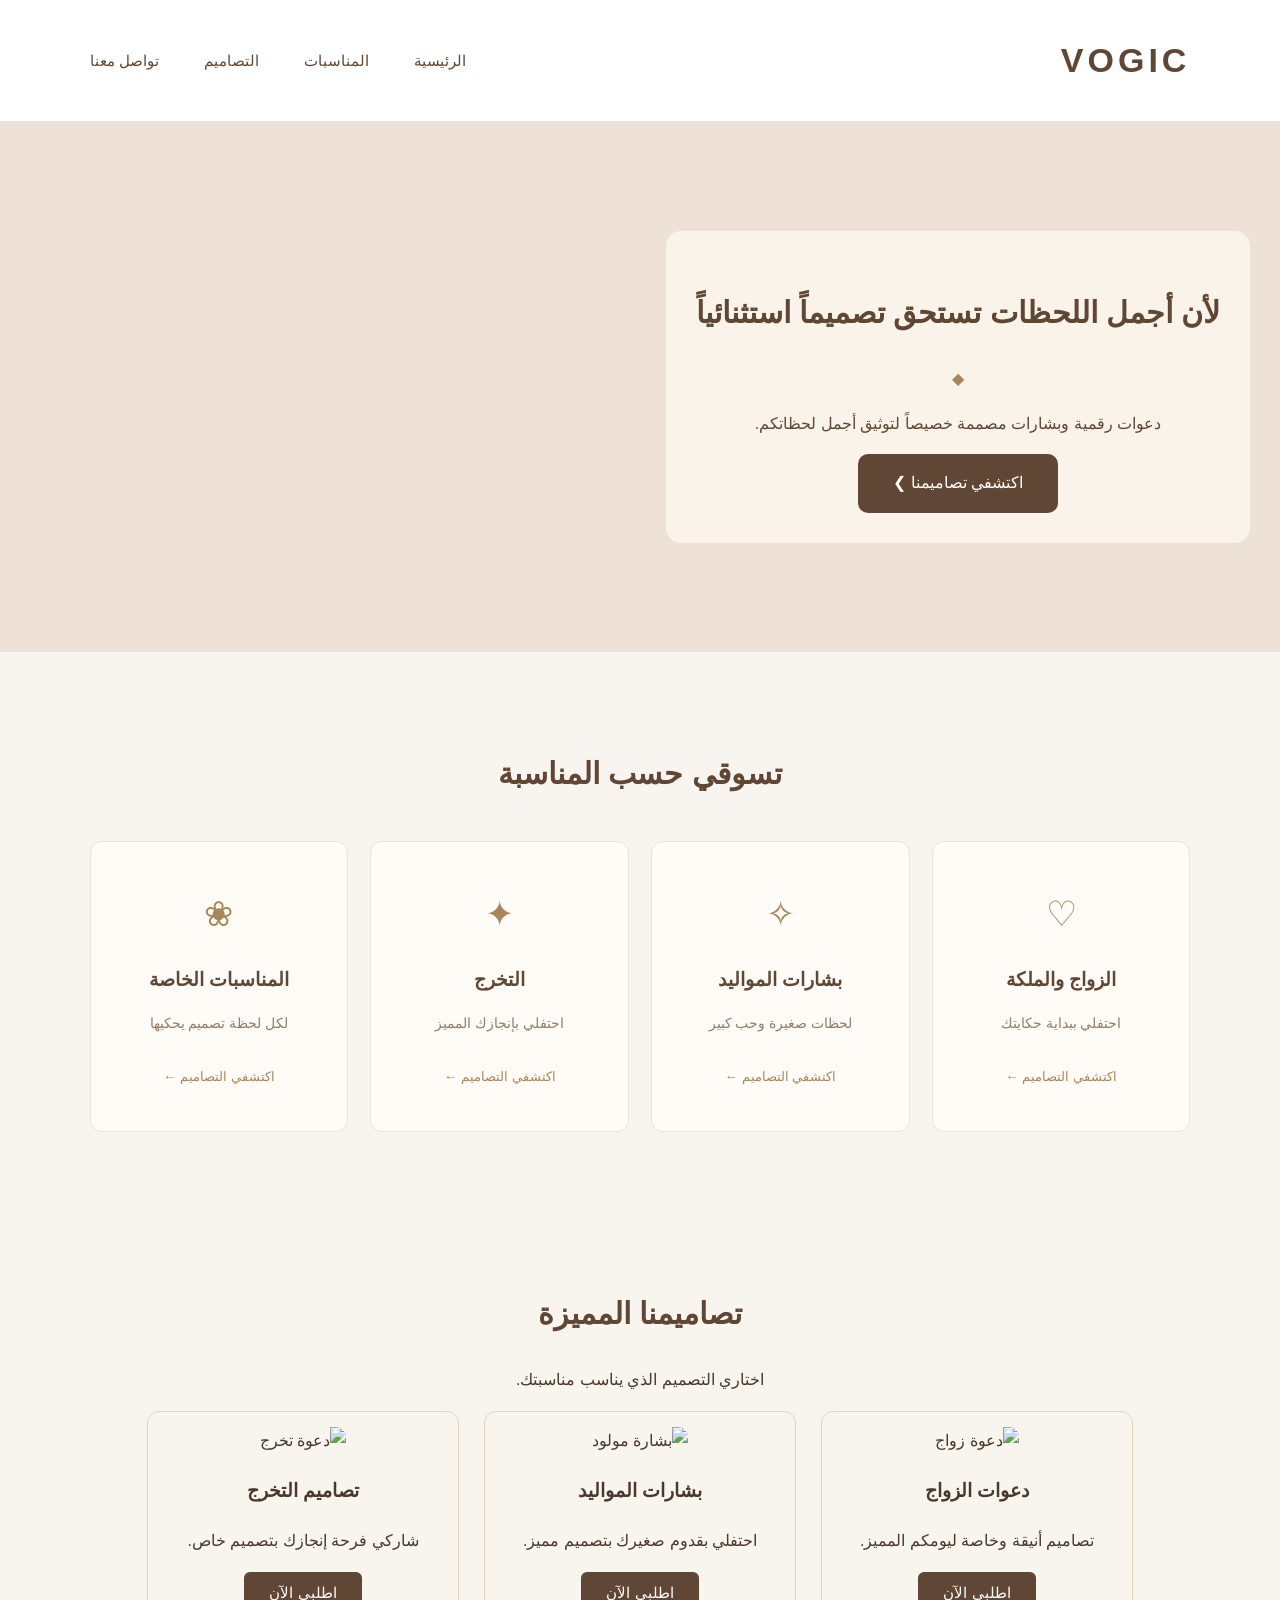
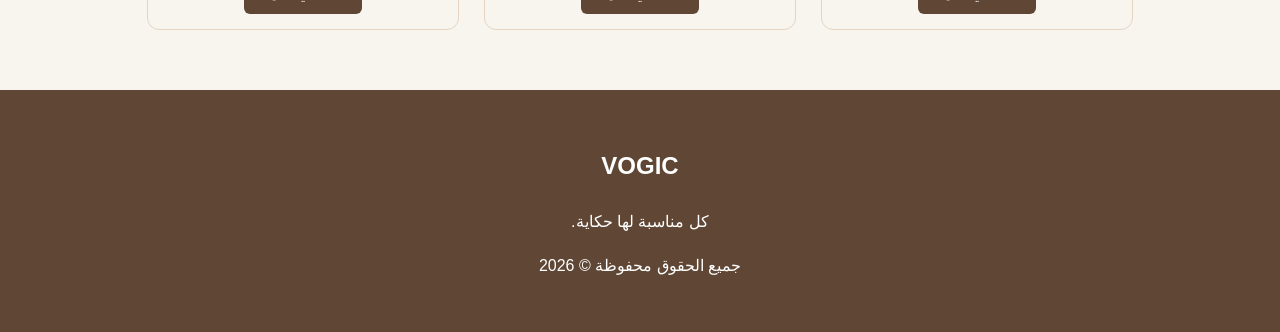
==== index.html @ 843b6411 "Add files via upload" ====
<!DOCTYPE html>

<html lang="ar" dir="rtl">

<head>
    <meta charset="UTF-8">
    <meta name="viewport" content="width=device-width, initial-scale=1.0">


<title>VOGIC | فوجيك</title>

<link rel="stylesheet" href="style.css">

</head>

<body>


<!-- Header -->
<header>

    <h1>VOGIC</h1>

    <nav>
        <a href="#home">الرئيسية</a>
        <a href="#categories">المناسبات</a>
        <a href="#designs">التصاميم</a>
        <a href="#contact">تواصل معنا</a>
    </nav>

</header>

<!-- Hero Section -->

<section id="hero">

    <div class="hero-content">

        <h2>
            لأن أجمل اللحظات تستحق
            تصميماً استثنائياً
        </h2>

        <div class="hero-divider">◆</div>

        <p>
            دعوات رقمية وبشارات مصممة خصيصاً
            لتوثيق أجمل لحظاتكم.
        </p>

        <a href="#designs" class="hero-button">
            اكتشفي تصاميمنا ❯
        </a>

    </div>

</section>
<!-- Main Content -->
<main>

    <!-- Categories Section -->
    <section id="categories">

        <h2>تسوقي حسب المناسبة</h2>

        <div class="category-grid">

            <a href="#designs" class="category-card">
                <span>♡</span>
                <h3>الزواج والملكة</h3>
                <p>احتفلي ببداية حكايتك</p>
                <small>اكتشفي التصاميم ←</small>
            </a>

            <a href="#designs" class="category-card">
                <span>✧</span>
                <h3>بشارات المواليد</h3>
                <p>لحظات صغيرة وحب كبير</p>
                <small>اكتشفي التصاميم ←</small>
            </a>

            <a href="#designs" class="category-card">
                <span>✦</span>
                <h3>التخرج</h3>
                <p>احتفلي بإنجازك المميز</p>
                <small>اكتشفي التصاميم ←</small>
            </a>

            <a href="#designs" class="category-card">
                <span>❀</span>
                <h3>المناسبات الخاصة</h3>
                <p>لكل لحظة تصميم يحكيها</p>
                <small>اكتشفي التصاميم ←</small>
            </a>

        </div>

    </section>


    <!-- Designs Section -->
    <section id="designs">

        <h2>تصاميمنا المميزة</h2>

        <p>اختاري التصميم الذي يناسب مناسبتك.</p>

        <div class="designs-grid">

            <div class="design-card">

                <img src="images/wedding.png" alt="دعوة زواج">

                <h3>دعوات الزواج</h3>

                <p>تصاميم أنيقة وخاصة ليومكم المميز.</p>

                <button class="order-btn">اطلبي الآن</button>
            </div>


            <div class="design-card">

                <img src="images/baby.png" alt="بشارة مولود">

                <h3>بشارات المواليد</h3>

                <p>احتفلي بقدوم صغيرك بتصميم مميز.</p>

                <button>اطلبي الآن</button>

            </div>


            <div class="design-card">

                <img src="images/graduation.png" alt="دعوة تخرج">

                <h3>تصاميم التخرج</h3>

                <p>شاركي فرحة إنجازك بتصميم خاص.</p>

                <button>اطلبي الآن</button>

            </div>

        </div>

    </section>

</main>


<!-- Footer -->
<footer id="contact">

    <h2>VOGIC</h2>

    <p>كل مناسبة لها حكاية.</p>

    <p>جميع الحقوق محفوظة © 2026</p>

</footer>


<script src="script.js"></script>


</body>

</html>
---- style.css ----
img {
    width: 250px;
    height: 300px;
    object-fit: cover;
}
/* Products Section */

#designs > div {
    display: flex;
    justify-content: center;
    gap: 25px;
    flex-wrap: wrap;
}

#designs > div > div {
    width: 280px;
    padding: 15px;
    border: 1px solid #e5d5c3;
    border-radius: 12px;
    text-align: center;
}

#designs img {
    width: 100%;
    height: 280px;
    object-fit: cover;
    border-radius: 10px;
}
/* VOGIC Brand Identity */

body {
    background-color: #F8F4EE;
    color: #4A382D;
    font-family: Tahoma, sans-serif;
    margin: 0;
    padding: 0;
    line-height: 1.8;
}

/* Header */

header {
    background-color: #FFFFFF;
    padding: 25px 50px;
    display: flex;
    justify-content: space-between;
    align-items: center;
    border-bottom: 1px solid #E8DCCB;
}

header h1 {
    color: #604735;
    font-size: 35px;
    letter-spacing: 4px;
}

/* Navigation */

nav {
    display: flex;
    gap: 30px;
}

nav a {
    color: #604735;
    text-decoration: none;
    font-size: 16px;
}

nav a:hover {
    color: #B18A58;
}

/* Sections */

section {
    padding: 60px 50px;
    text-align: center;
}

section h2 {
    color: #604735;
    font-size: 30px;
}

/* Buttons */

button {
    background-color: #604735;
    color: white;
    border: none;
    padding: 12px 25px;
    border-radius: 6px;
    cursor: pointer;
    font-size: 15px;
}

button:hover {
    background-color: #A7865B;
}

/* Footer */

footer {
    background-color: #604735;
    color: white;
    text-align: center;
    padding: 35px;
}

/* Hero Section */

#hero {
    background-color: #EDE2D5;
    background-image: url("images/hero.png");
    background-size: cover;
    background-position: center;
    background-repeat: no-repeat;

min-height: 430px;
    padding: 50px 7%;

    display: flex;
    align-items: center;
    justify-content: flex-start;
}

.hero-divider {
    color: #A7865B;
    margin: 15px;
}

.hero-content {
width: 40%
   margin-left: auto;
margin-right: 0;
transform: translateX(60px);
    text-align: center;
    color: #604735;
    padding: 30px;
    background: rgba(255, 248, 240, 0.75);
    border-radius: 15px;
}


.hero-button {
    display: inline-block;
    background-color: #604735;
    color: white;
    padding: 15px 35px;
    border-radius: 10px;
    text-decoration: none;
    transition: 0.3s;
}

.hero-button:hover {
    background-color: #A7865B;
}
/* Navigation Bar */

header {
    display: flex;
    justify-content: space-between;
    align-items: center;
    padding: 25px 7%;
    background-color: #FFFFFF;
    border-bottom: 1px solid #EDE2D5;
}

header h1 {
    color: #604735;
    font-size: 30px;
    letter-spacing: 3px;
    margin: 0;
}

nav {
    display: flex;
    align-items: center;
    gap: 35px;
}

nav a {
    color: #604735;
    text-decoration: none;
    font-size: 15px;
    transition: 0.3s;
}

nav a:hover {
    color: #A7865B;
}
/* Navigation Bar */

header {
    display: flex;
    justify-content: space-between;
    align-items: center;
padding: 30px 7%;
box-shadow: 0 2px 15px rgba(96, 71, 53, 0.06);
    background-color: #FFFFFF;
    border-bottom: 1px solid #EDE2D5;
}

header h1 {
    color: #604735;
    font-size: 34px;
letter-spacing: 4px;
    margin: 0;
}

nav {
    display: flex;
    align-items: center;
    gap: 45px;
}

nav a {
    color: #604735;
    text-decoration: none;
nav a:hover {
    color: #A7865B;
    border-bottom: 1px solid #A7865B;
    padding-bottom: 6px;
}
    transition: 0.3s;
}

nav a:hover {
    color: #A7865B;
}

/* Categories Section */

#categories {
    padding: 70px 7%;
    background-color: #F8F4EF;
    text-align: center;
}

#categories h2 {
    color: #604735;
    font-size: 30px;
    margin-bottom: 40px;
}

.category-grid {
    display: grid;
    grid-template-columns: repeat(4, 1fr);
    gap: 22px;
}

.category-card {
    background: #FFFCF8;
    border: 1px solid #EDE2D5;
    border-radius: 12px;
    padding: 40px 15px;
    text-decoration: none;
    color: #604735;
    transition: 0.3s;
}

.category-card span {
    font-size: 35px;
    color: #A7865B;
}

.category-card h3 {
    font-size: 19px;
    margin: 18px 0 10px;
}

.category-card p {
    font-size: 14px;
    color: #927D6A;
}

.category-card small {
    display: inline-block;
    margin-top: 15px;
    color: #A7865B;
}

.category-card:hover {
    transform: translateY(-8px);
    box-shadow: 0 10px 25px rgba(96,71,53,0.10);
}
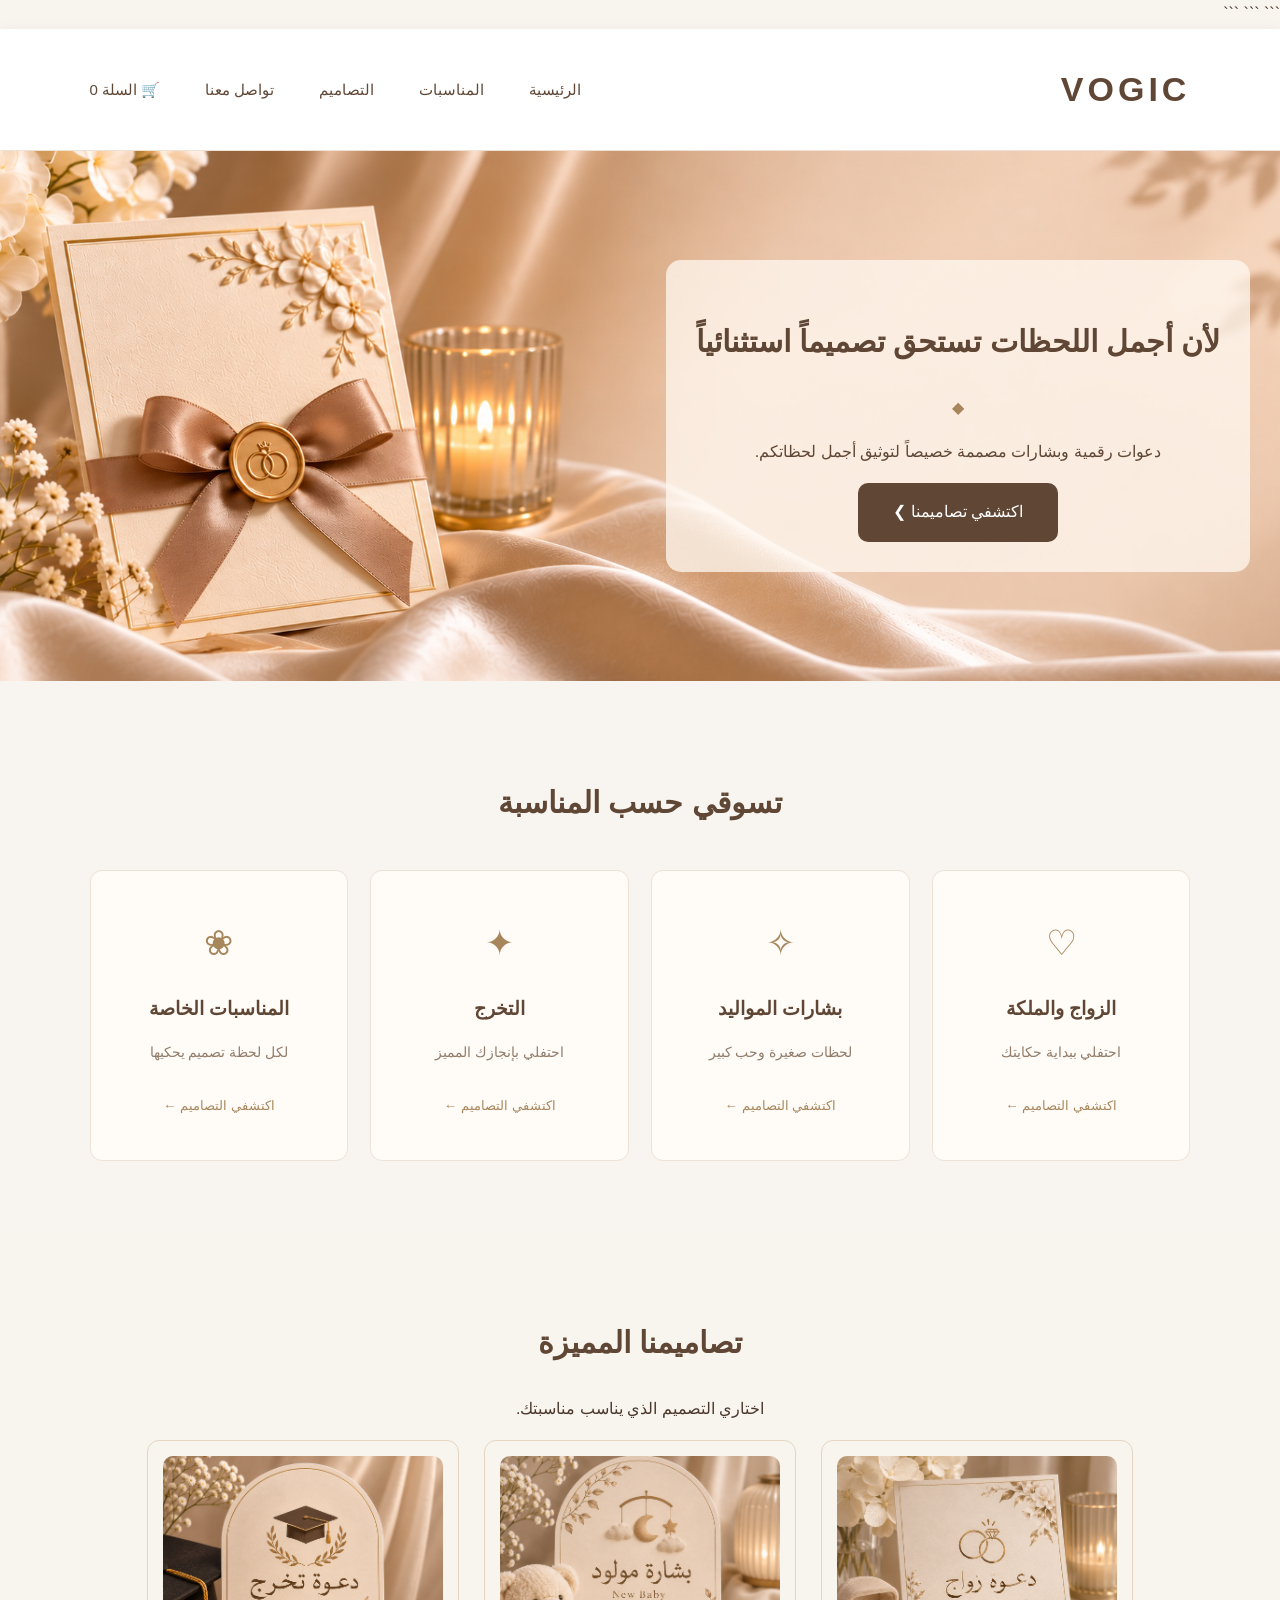
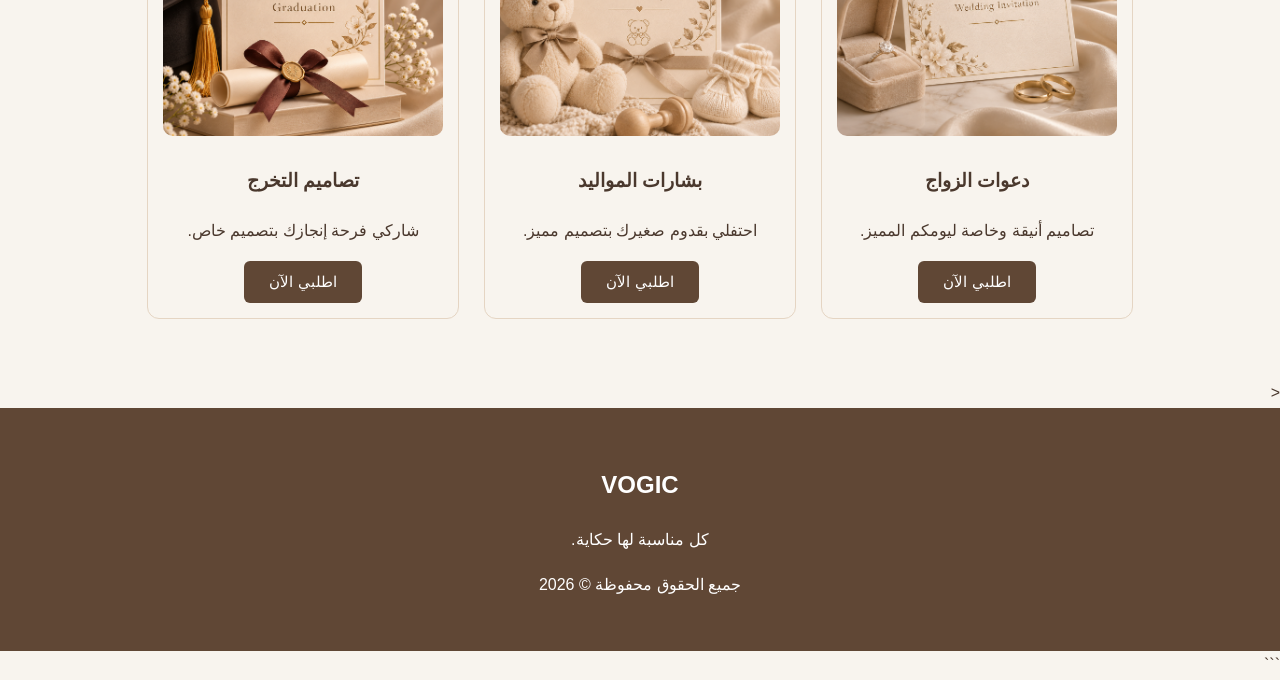
==== commit b47ab4f9: "Save VOGIC website" ====
--- a/index.html
+++ b/index.html
@@ -1,171 +1,187 @@
-<!DOCTYPE html>
-
-<html lang="ar" dir="rtl">
-
-<head>
-    <meta charset="UTF-8">
-    <meta name="viewport" content="width=device-width, initial-scale=1.0">
-
-
-<title>VOGIC | فوجيك</title>
-
-<link rel="stylesheet" href="style.css">
-
-</head>
-
-<body>
-
-
-<!-- Header -->
-<header>
-
-    <h1>VOGIC</h1>
-
-    <nav>
-        <a href="#home">الرئيسية</a>
-        <a href="#categories">المناسبات</a>
-        <a href="#designs">التصاميم</a>
-        <a href="#contact">تواصل معنا</a>
-    </nav>
-
-</header>
-
-<!-- Hero Section -->
-
-<section id="hero">
-
-    <div class="hero-content">
-
-        <h2>
-            لأن أجمل اللحظات تستحق
-            تصميماً استثنائياً
-        </h2>
-
-        <div class="hero-divider">◆</div>
-
-        <p>
-            دعوات رقمية وبشارات مصممة خصيصاً
-            لتوثيق أجمل لحظاتكم.
-        </p>
-
-        <a href="#designs" class="hero-button">
-            اكتشفي تصاميمنا ❯
-        </a>
-
-    </div>
-
-</section>
-<!-- Main Content -->
-<main>
-
-    <!-- Categories Section -->
-    <section id="categories">
-
-        <h2>تسوقي حسب المناسبة</h2>
-
-        <div class="category-grid">
-
-            <a href="#designs" class="category-card">
-                <span>♡</span>
-                <h3>الزواج والملكة</h3>
-                <p>احتفلي ببداية حكايتك</p>
-                <small>اكتشفي التصاميم ←</small>
-            </a>
-
-            <a href="#designs" class="category-card">
-                <span>✧</span>
-                <h3>بشارات المواليد</h3>
-                <p>لحظات صغيرة وحب كبير</p>
-                <small>اكتشفي التصاميم ←</small>
-            </a>
-
-            <a href="#designs" class="category-card">
-                <span>✦</span>
-                <h3>التخرج</h3>
-                <p>احتفلي بإنجازك المميز</p>
-                <small>اكتشفي التصاميم ←</small>
-            </a>
-
-            <a href="#designs" class="category-card">
-                <span>❀</span>
-                <h3>المناسبات الخاصة</h3>
-                <p>لكل لحظة تصميم يحكيها</p>
-                <small>اكتشفي التصاميم ←</small>
-            </a>
-
-        </div>
-
-    </section>
-
-
-    <!-- Designs Section -->
-    <section id="designs">
-
-        <h2>تصاميمنا المميزة</h2>
-
-        <p>اختاري التصميم الذي يناسب مناسبتك.</p>
-
-        <div class="designs-grid">
-
-            <div class="design-card">
-
-                <img src="images/wedding.png" alt="دعوة زواج">
-
-                <h3>دعوات الزواج</h3>
-
-                <p>تصاميم أنيقة وخاصة ليومكم المميز.</p>
-
-                <button class="order-btn">اطلبي الآن</button>
-            </div>
-
-
-            <div class="design-card">
-
-                <img src="images/baby.png" alt="بشارة مولود">
-
-                <h3>بشارات المواليد</h3>
-
-                <p>احتفلي بقدوم صغيرك بتصميم مميز.</p>
-
-                <button>اطلبي الآن</button>
-
-            </div>
-
-
-            <div class="design-card">
-
-                <img src="images/graduation.png" alt="دعوة تخرج">
-
-                <h3>تصاميم التخرج</h3>
-
-                <p>شاركي فرحة إنجازك بتصميم خاص.</p>
-
-                <button>اطلبي الآن</button>
-
-            </div>
-
-        </div>
-
-    </section>
-
-</main>
-
-
-<!-- Footer -->
-<footer id="contact">
-
-    <h2>VOGIC</h2>
-
-    <p>كل مناسبة لها حكاية.</p>
-
-    <p>جميع الحقوق محفوظة © 2026</p>
-
-</footer>
-
-
-<script src="script.js"></script>
-
-
-</body>
-
-</html>
+<!DOCTYPE html>
+
+<html lang="ar" dir="rtl">
+
+<head>
+    <meta charset="UTF-8">
+    <meta name="viewport" content="width=device-width, initial-scale=1.0">
+
+```
+<title>VOGIC | فوجيك</title>
+
+<link rel="stylesheet" href="style.css">
+```
+
+</head>
+
+<body>
+
+```
+<!-- Header -->
+<header>
+
+    <h1>VOGIC</h1>
+
+    <nav>
+        <a href="#home">الرئيسية</a>
+        <a href="#categories">المناسبات</a>
+        <a href="#designs">التصاميم</a>
+        <a href="#contact">تواصل معنا</a>
+        <a href="cart.html" class="cart-link">
+    🛒 السلة
+    <span id="cart-count">0</span>
+</a>
+    </nav>
+
+</header>
+
+<!-- Hero Section -->
+<section id="hero">
+
+    <div class="hero-content">
+
+        <h2>
+            لأن أجمل اللحظات تستحق
+            تصميماً استثنائياً
+        </h2>
+
+        <div class="hero-divider">◆</div>
+
+        <p>
+            دعوات رقمية وبشارات مصممة خصيصاً
+            لتوثيق أجمل لحظاتكم.
+        </p>
+
+        <a href="#designs" class="hero-button">
+            اكتشفي تصاميمنا ❯
+        </a>
+
+    </div>
+
+</section>
+
+<!-- Main Content -->
+<main>
+
+    <!-- Categories Section -->
+    <section id="categories">
+
+        <h2>تسوقي حسب المناسبة</h2>
+
+        <div class="category-grid">
+
+            <a href="#designs" class="category-card">
+                <span>♡</span>
+                <h3>الزواج والملكة</h3>
+                <p>احتفلي ببداية حكايتك</p>
+                <small>اكتشفي التصاميم ←</small>
+            </a>
+
+            <a href="#designs" class="category-card">
+                <span>✧</span>
+                <h3>بشارات المواليد</h3>
+                <p>لحظات صغيرة وحب كبير</p>
+                <small>اكتشفي التصاميم ←</small>
+            </a>
+
+            <a href="#designs" class="category-card">
+                <span>✦</span>
+                <h3>التخرج</h3>
+                <p>احتفلي بإنجازك المميز</p>
+                <small>اكتشفي التصاميم ←</small>
+            </a>
+
+            <a href="#designs" class="category-card">
+                <span>❀</span>
+                <h3>المناسبات الخاصة</h3>
+                <p>لكل لحظة تصميم يحكيها</p>
+                <small>اكتشفي التصاميم ←</small>
+            </a>
+
+        </div>
+
+    </section>
+
+    <!-- Designs Section -->
+    <section id="designs">
+
+        <h2>تصاميمنا المميزة</h2>
+
+        <p>اختاري التصميم الذي يناسب مناسبتك.</p>
+
+        <div class="designs-grid">
+
+            <div class="design-card">
+
+                <img src="images/wedding.png" alt="دعوة زواج">
+
+                <h3>دعوات الزواج</h3>
+
+                <p>تصاميم أنيقة وخاصة ليومكم المميز.</p>
+
+                <button class="order-btn">اطلبي الآن</button>
+
+            </div>
+
+            <div class="design-card">
+
+                <img src="images/baby.png" alt="بشارة مولود">
+
+                <h3>بشارات المواليد</h3>
+
+                <p>احتفلي بقدوم صغيرك بتصميم مميز.</p>
+
+                <button class="order-btn">اطلبي الآن</button>
+
+            </div>
+
+            <div class="design-card">
+
+                <img src="images/graduation.png" alt="دعوة تخرج">
+
+                <h3>تصاميم التخرج</h3>
+
+                <p>شاركي فرحة إنجازك بتصميم خاص.</p>
+
+                <button class="order-btn">اطلبي الآن</button>
+
+            </div>
+
+        </div>
+
+    </section>
+
+    <!-- Product Details Section -->
+     
+    <<section id="product-details" hidden>
+
+    <img id="detail-image" src="" alt="صورة المنتج">
+
+    <h2 id="detail-name"></h2>
+
+    <p id="detail-description"></p>
+
+    <p id="detail-price"></p>
+
+</section>
+
+
+</main>
+
+<!-- Footer -->
+<footer id="contact">
+
+    <h2>VOGIC</h2>
+
+    <p>كل مناسبة لها حكاية.</p>
+
+    <p>جميع الحقوق محفوظة © 2026</p>
+
+</footer>
+
+<script src="script.js"></script>
+```
+
+</body>
+
+</html>
--- a/style.css
+++ b/style.css
@@ -1,287 +1,347 @@
-img {
-    width: 250px;
-    height: 300px;
-    object-fit: cover;
-}
-/* Products Section */
-
-#designs > div {
-    display: flex;
-    justify-content: center;
-    gap: 25px;
-    flex-wrap: wrap;
-}
-
-#designs > div > div {
-    width: 280px;
-    padding: 15px;
-    border: 1px solid #e5d5c3;
-    border-radius: 12px;
-    text-align: center;
-}
-
-#designs img {
-    width: 100%;
-    height: 280px;
-    object-fit: cover;
-    border-radius: 10px;
-}
-/* VOGIC Brand Identity */
-
-body {
-    background-color: #F8F4EE;
-    color: #4A382D;
-    font-family: Tahoma, sans-serif;
-    margin: 0;
-    padding: 0;
-    line-height: 1.8;
-}
-
-/* Header */
-
-header {
-    background-color: #FFFFFF;
-    padding: 25px 50px;
-    display: flex;
-    justify-content: space-between;
-    align-items: center;
-    border-bottom: 1px solid #E8DCCB;
-}
-
-header h1 {
-    color: #604735;
-    font-size: 35px;
-    letter-spacing: 4px;
-}
-
-/* Navigation */
-
-nav {
-    display: flex;
-    gap: 30px;
-}
-
-nav a {
-    color: #604735;
-    text-decoration: none;
-    font-size: 16px;
-}
-
-nav a:hover {
-    color: #B18A58;
-}
-
-/* Sections */
-
-section {
-    padding: 60px 50px;
-    text-align: center;
-}
-
-section h2 {
-    color: #604735;
-    font-size: 30px;
-}
-
-/* Buttons */
-
-button {
-    background-color: #604735;
-    color: white;
-    border: none;
-    padding: 12px 25px;
-    border-radius: 6px;
-    cursor: pointer;
-    font-size: 15px;
-}
-
-button:hover {
-    background-color: #A7865B;
-}
-
-/* Footer */
-
-footer {
-    background-color: #604735;
-    color: white;
-    text-align: center;
-    padding: 35px;
-}
-
-/* Hero Section */
-
-#hero {
-    background-color: #EDE2D5;
-    background-image: url("images/hero.png");
-    background-size: cover;
-    background-position: center;
-    background-repeat: no-repeat;
-
-min-height: 430px;
-    padding: 50px 7%;
-
-    display: flex;
-    align-items: center;
-    justify-content: flex-start;
-}
-
-.hero-divider {
-    color: #A7865B;
-    margin: 15px;
-}
-
-.hero-content {
-width: 40%
-   margin-left: auto;
-margin-right: 0;
-transform: translateX(60px);
-    text-align: center;
-    color: #604735;
-    padding: 30px;
-    background: rgba(255, 248, 240, 0.75);
-    border-radius: 15px;
-}
-
-
-.hero-button {
-    display: inline-block;
-    background-color: #604735;
-    color: white;
-    padding: 15px 35px;
-    border-radius: 10px;
-    text-decoration: none;
-    transition: 0.3s;
-}
-
-.hero-button:hover {
-    background-color: #A7865B;
-}
-/* Navigation Bar */
-
-header {
-    display: flex;
-    justify-content: space-between;
-    align-items: center;
-    padding: 25px 7%;
-    background-color: #FFFFFF;
-    border-bottom: 1px solid #EDE2D5;
-}
-
-header h1 {
-    color: #604735;
-    font-size: 30px;
-    letter-spacing: 3px;
-    margin: 0;
-}
-
-nav {
-    display: flex;
-    align-items: center;
-    gap: 35px;
-}
-
-nav a {
-    color: #604735;
-    text-decoration: none;
-    font-size: 15px;
-    transition: 0.3s;
-}
-
-nav a:hover {
-    color: #A7865B;
-}
-/* Navigation Bar */
-
-header {
-    display: flex;
-    justify-content: space-between;
-    align-items: center;
-padding: 30px 7%;
-box-shadow: 0 2px 15px rgba(96, 71, 53, 0.06);
-    background-color: #FFFFFF;
-    border-bottom: 1px solid #EDE2D5;
-}
-
-header h1 {
-    color: #604735;
-    font-size: 34px;
-letter-spacing: 4px;
-    margin: 0;
-}
-
-nav {
-    display: flex;
-    align-items: center;
-    gap: 45px;
-}
-
-nav a {
-    color: #604735;
-    text-decoration: none;
-nav a:hover {
-    color: #A7865B;
-    border-bottom: 1px solid #A7865B;
-    padding-bottom: 6px;
-}
-    transition: 0.3s;
-}
-
-nav a:hover {
-    color: #A7865B;
-}
-
-/* Categories Section */
-
-#categories {
-    padding: 70px 7%;
-    background-color: #F8F4EF;
-    text-align: center;
-}
-
-#categories h2 {
-    color: #604735;
-    font-size: 30px;
-    margin-bottom: 40px;
-}
-
-.category-grid {
-    display: grid;
-    grid-template-columns: repeat(4, 1fr);
-    gap: 22px;
-}
-
-.category-card {
-    background: #FFFCF8;
-    border: 1px solid #EDE2D5;
-    border-radius: 12px;
-    padding: 40px 15px;
-    text-decoration: none;
-    color: #604735;
-    transition: 0.3s;
-}
-
-.category-card span {
-    font-size: 35px;
-    color: #A7865B;
-}
-
-.category-card h3 {
-    font-size: 19px;
-    margin: 18px 0 10px;
-}
-
-.category-card p {
-    font-size: 14px;
-    color: #927D6A;
-}
-
-.category-card small {
-    display: inline-block;
-    margin-top: 15px;
-    color: #A7865B;
-}
-
-.category-card:hover {
-    transform: translateY(-8px);
-    box-shadow: 0 10px 25px rgba(96,71,53,0.10);
-}
+img {
+    width: 250px;
+    height: 300px;
+    object-fit: cover;
+}
+/* Products Section */
+
+#designs > div {
+    display: flex;
+    justify-content: center;
+    gap: 25px;
+    flex-wrap: wrap;
+}
+
+#designs > div > div {
+    width: 280px;
+    padding: 15px;
+    border: 1px solid #e5d5c3;
+    border-radius: 12px;
+    text-align: center;
+}
+
+#designs img {
+    width: 100%;
+    height: 280px;
+    object-fit: cover;
+    border-radius: 10px;
+}
+/* VOGIC Brand Identity */
+
+body {
+    background-color: #F8F4EE;
+    color: #4A382D;
+    font-family: Tahoma, sans-serif;
+    margin: 0;
+    padding: 0;
+    line-height: 1.8;
+}
+
+/* Header */
+
+header {
+    background-color: #FFFFFF;
+    padding: 25px 50px;
+    display: flex;
+    justify-content: space-between;
+    align-items: center;
+    border-bottom: 1px solid #E8DCCB;
+}
+
+header h1 {
+    color: #604735;
+    font-size: 35px;
+    letter-spacing: 4px;
+}
+
+/* Navigation */
+
+nav {
+    display: flex;
+    gap: 30px;
+}
+
+nav a {
+    color: #604735;
+    text-decoration: none;
+    font-size: 16px;
+}
+
+nav a:hover {
+    color: #B18A58;
+}
+
+/* Sections */
+
+section {
+    padding: 60px 50px;
+    text-align: center;
+}
+
+section h2 {
+    color: #604735;
+    font-size: 30px;
+}
+
+/* Buttons */
+
+button {
+    background-color: #604735;
+    color: white;
+    border: none;
+    padding: 12px 25px;
+    border-radius: 6px;
+    cursor: pointer;
+    font-size: 15px;
+}
+
+button:hover {
+    background-color: #A7865B;
+}
+
+/* Footer */
+
+footer {
+    background-color: #604735;
+    color: white;
+    text-align: center;
+    padding: 35px;
+}
+
+/* Hero Section */
+
+#hero {
+    background-color: #EDE2D5;
+    background-image: url("images/hero.png");
+    background-size: cover;
+    background-position: center;
+    background-repeat: no-repeat;
+
+min-height: 430px;
+    padding: 50px 7%;
+
+    display: flex;
+    align-items: center;
+    justify-content: flex-start;
+}
+
+.hero-divider {
+    color: #A7865B;
+    margin: 15px;
+}
+
+.hero-content {
+width: 40%
+   margin-left: auto;
+margin-right: 0;
+transform: translateX(60px);
+    text-align: center;
+    color: #604735;
+    padding: 30px;
+    background:rgba(255, 248, 240, 0.75);
+    border-radius: 15px;
+}
+
+
+.hero-button {
+    display: inline-block;
+    background-color: #604735;
+    color: white;
+    padding: 15px 35px;
+    border-radius: 10px;
+    text-decoration: none;
+    transition: 0.3s;
+}
+
+.hero-button:hover {
+    background-color: #A7865B;
+}
+/* Navigation Bar */
+
+header {
+    display: flex;
+    justify-content: space-between;
+    align-items: center;
+    padding: 25px 7%;
+    background-color: #FFFFFF;
+    border-bottom: 1px solid #EDE2D5;
+}
+
+header h1 {
+    color: #604735;
+    font-size: 30px;
+    letter-spacing: 3px;
+    margin: 0;
+}
+
+nav {
+    display: flex;
+    align-items: center;
+    gap: 35px;
+}
+
+nav a {
+    color: #604735;
+    text-decoration: none;
+    font-size: 15px;
+    transition: 0.3s;
+}
+
+nav a:hover {
+    color: #A7865B;
+}
+/* Navigation Bar */
+
+header {
+    display: flex;
+    justify-content: space-between;
+    align-items: center;
+padding: 30px 7%;
+box-shadow: 0 2px 15px rgba(96, 71, 53, 0.06);
+    background-color: #FFFFFF;
+    border-bottom: 1px solid #EDE2D5;
+}
+
+header h1 {
+    color: #604735;
+    font-size: 34px;
+letter-spacing: 4px;
+    margin: 0;
+}
+
+nav {
+    display: flex;
+    align-items: center;
+    gap: 45px;
+}
+
+nav a {
+    color: #604735;
+    text-decoration: none;
+nav a:hover {
+    color: #A7865B;
+    border-bottom: 1px solid #A7865B;
+    padding-bottom: 6px;
+}
+    transition: 0.3s;
+}
+
+nav a:hover {
+    color: #A7865B;
+}
+
+/* Categories Section */
+
+#categories {
+    padding: 70px 7%;
+    background-color: #F8F4EF;
+    text-align: center;
+}
+
+#categories h2 {
+    color: #604735;
+    font-size: 30px;
+    margin-bottom: 40px;
+}
+
+.category-grid {
+    display: grid;
+    grid-template-columns: repeat(4, 1fr);
+    gap: 22px;
+}
+
+.category-card {
+    background: #FFFCF8;
+    border: 1px solid #EDE2D5;
+    border-radius: 12px;
+    padding: 40px 15px;
+    text-decoration: none;
+    color: #604735;
+    transition: 0.3s;
+}
+
+.category-card span {
+    font-size: 35px;
+    color: #A7865B;
+}
+
+.category-card h3 {
+    font-size: 19px;
+    margin: 18px 0 10px;
+}
+
+.category-card p {
+    font-size: 14px;
+    color: #927D6A;
+}
+
+.category-card small {
+    display: inline-block;
+    margin-top: 15px;
+    color: #A7865B;
+}
+
+.category-card:hover {
+    transform: translateY(-8px);
+    box-shadow: 0 10px 25px rgba(96,71,53,0.10);
+}
+/* Customization Form */
+
+#customization-form {
+    display: flex;
+    flex-direction: column;
+    gap: 12px;
+    margin-top: 25px;
+}
+
+#customization-form label {
+    color: #604735;
+    font-size: 14px;
+    font-weight: bold;
+    margin-top: 8px;
+}
+
+#customization-form input,
+#customization-form select,
+#customization-form textarea {
+    width: 100%;
+    box-sizing: border-box;
+    padding: 12px;
+    border: 1px solid #E5D5C3;
+    border-radius: 8px;
+    background: #FFFCF8;
+    color: #604735;
+    font-family: Tahoma, sans-serif;
+    font-size: 14px;
+}
+
+#customization-form input:focus,
+#customization-form select:focus,
+#customization-form textarea:focus {
+    outline: none;
+    border-color: #A7865B;
+}
+
+#customization-form textarea {
+    min-height: 90px;
+    resize: vertical;
+}
+
+#customization-form button {
+    background: #604735;
+    color: white;
+    border: none;
+    padding: 14px;
+    border-radius: 8px;
+    font-size: 15px;
+    cursor: pointer;
+    margin-top: 12px;
+}
+
+#customization-form button:hover {
+    background: #A7865B;
+}
+
+#custom-color {
+    margin-top: 8px;
+}
